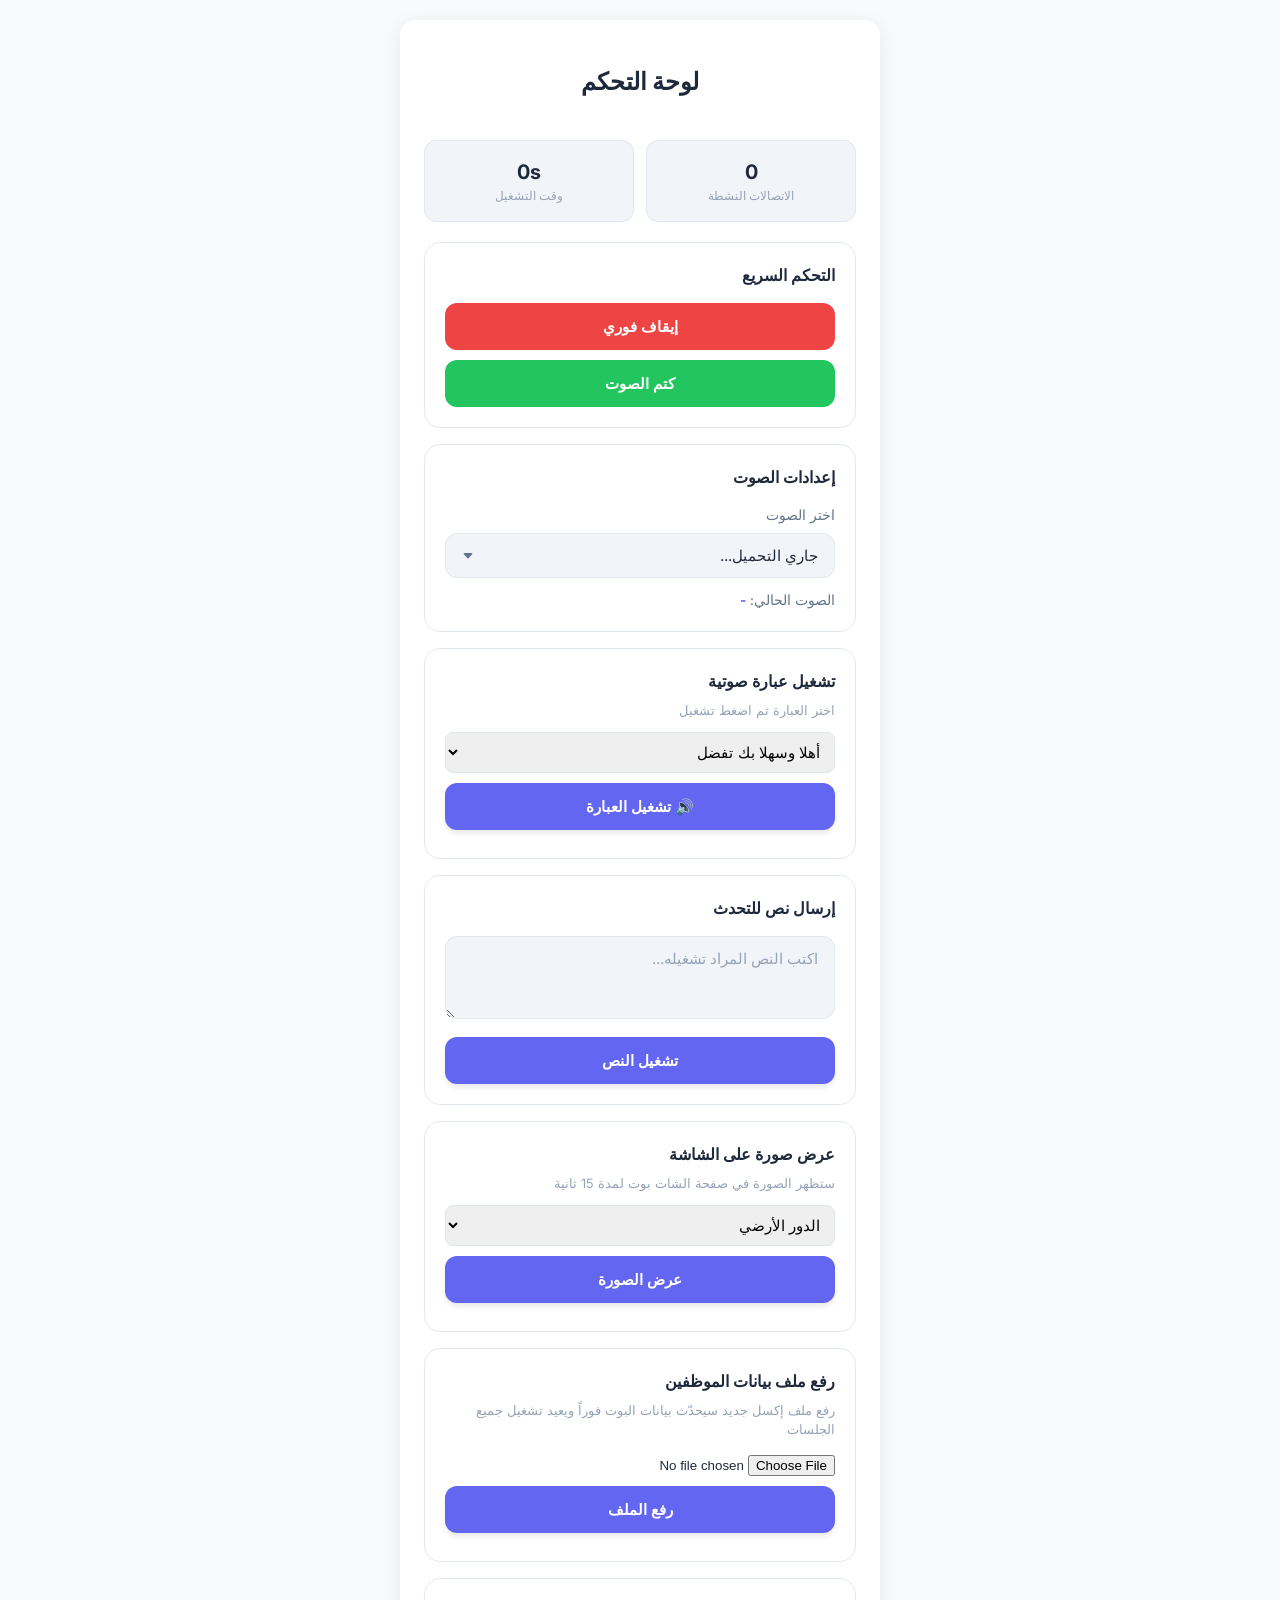
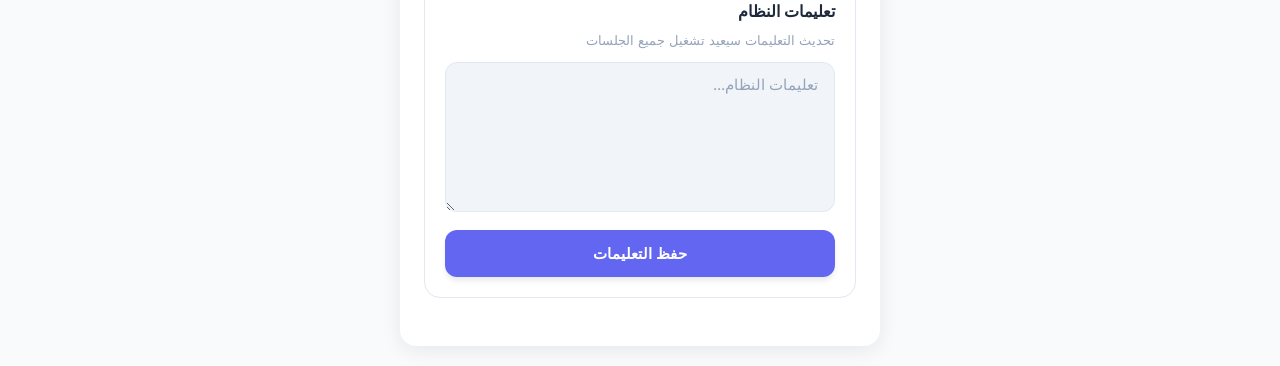
==== admin.html @ 39692d6d "frist tsts" ====
<!DOCTYPE html>
<html lang="ar" dir="rtl">
<head>
    <meta charset="UTF-8">
    <meta name="viewport" content="width=device-width, initial-scale=1.0">
    <meta name="description" content="لوحة تحكم الروبوت التفاعلي">
    <title>Robot Admin</title>
    <link rel="preconnect" href="https://fonts.googleapis.com">
    <link rel="preconnect" href="https://fonts.gstatic.com" crossorigin>
    <link rel="stylesheet" href="https://fonts.googleapis.com/css2?family=Inter:wght@400;500;600;700&display=swap">
    <link rel="stylesheet" href="/static/admin.css">
</head>
<body>
    <div class="app-container">
        <header class="header">
            <h1>لوحة التحكم</h1>
        </header>

        <!-- Live Stats -->
        <section class="stats-grid">
            <div class="stat-card">
                <div class="stat-content">
                    <span class="stat-value" id="connectionCount">0</span>
                    <span class="stat-label">الاتصالات النشطة</span>
                </div>
            </div>
            <div class="stat-card">
                <div class="stat-content">
                    <span class="stat-value" id="uptime">0s</span>
                    <span class="stat-label">وقت التشغيل</span>
                </div>
            </div>
        </section>

        <!-- Main Controls -->
        <section class="card">
            <h2 class="card-title">التحكم السريع</h2>
            <div class="control-buttons">
                <button class="btn btn-danger" id="killBtn">
                    إيقاف فوري
                </button>
                <button class="btn btn-toggle" id="muteBtn">
                    <span class="btn-text">كتم الصوت</span>
                </button>
            </div>
        </section>

        <!-- Voice Selection -->
        <section class="card">
            <h2 class="card-title">إعدادات الصوت</h2>
            <label class="form-label" for="voiceSelect">اختر الصوت</label>
            <select id="voiceSelect" class="form-select">
                <option value="">جاري التحميل...</option>
            </select>
            <p class="current-voice">الصوت الحالي: <strong id="currentVoice">-</strong></p>
        </section>

        <!-- Speak Phrases -->
        <section class="card">
            <h2 class="card-title">تشغيل عبارة صوتية</h2>
            <p class="card-description">اختر العبارة ثم اضغط تشغيل</p>
            <select 
                id="phraseSelect" 
                style="width:100%;padding:10px;margin-bottom:10px;border:1px solid #dfe6e9;border-radius:8px;font-size:0.95rem;box-sizing:border-box;">
                <option value="أهلا وسهلا بك تفضل">أهلا وسهلا بك تفضل</option>
                <option value="أنت غير مسجل لدينا، فضلاً اضغط على زر تسجيل زائر جديد ثم قم بتعبئة بياناتك">أنت غير مسجل لدينا</option>
                <option value="تم إرسال بياناتك إلى المسؤول">تم إرسال بياناتك إلى المسؤول</option>
            </select>
            <button class="btn btn-primary" id="speakPhraseBtn">
                🔊 تشغيل العبارة
            </button>
            <p id="phraseStatus" style="margin-top:8px;font-size:0.9rem;color:#636e72;"></p>
        </section>

        <!-- Speak Text -->
        <section class="card">
            <h2 class="card-title">إرسال نص للتحدث</h2>
            <textarea 
                id="speakText" 
                class="form-textarea"
                placeholder="اكتب النص المراد تشغيله..."
                rows="3"></textarea>
            <button class="btn btn-primary" id="speakBtn">
                تشغيل النص
            </button>
        </section>

        <!-- Image Display -->
        <section class="card">
            <h2 class="card-title">عرض صورة على الشاشة</h2>
            <p class="card-description">ستظهر الصورة في صفحة الشات بوت لمدة 15 ثانية</p>
            <select 
                id="imageUrl" 
                style="width:100%;padding:10px;margin-bottom:10px;border:1px solid #dfe6e9;border-radius:8px;font-size:0.95rem;box-sizing:border-box;">
                <option value="https://s-m.com.sa/mg/g1.jpg">الدور الأرضي</option>
                <option value="https://s-m.com.sa/mg/g2.jpg">الدور الأول</option>
                <option value="https://s-m.com.sa/mg/g3.jpg">الدور الثاني</option>
                <option value="https://s-m.com.sa/mg/g4.jpg">الدور الثالث</option>
                <option value="https://s-m.com.sa/mg/g5.jpg">الدور الرابع</option>
            </select>
            <button class="btn btn-primary" id="showImageBtn">
                عرض الصورة
            </button>
            <p id="imageStatus" style="margin-top:8px;font-size:0.9rem;color:#636e72;"></p>
        </section>

        <!-- Excel Upload -->
        <section class="card">
            <h2 class="card-title">رفع ملف بيانات الموظفين</h2>
            <p class="card-description">رفع ملف إكسل جديد سيحدّث بيانات البوت فوراً ويعيد تشغيل جميع الجلسات</p>
            <input type="file" id="excelFile" accept=".xlsx,.xls" class="form-input" style="margin-bottom:10px">
            <button class="btn btn-primary" id="uploadExcelBtn">
                رفع الملف
            </button>
            <p id="excelStatus" style="margin-top:8px;font-size:0.9rem;color:#636e72;"></p>
        </section>

        <!-- System Instructions -->
        <section class="card">
            <h2 class="card-title">تعليمات النظام</h2>
            <p class="card-description">تحديث التعليمات سيعيد تشغيل جميع الجلسات</p>
            <textarea 
                id="instructionsText" 
                class="form-textarea form-textarea-large"
                placeholder="تعليمات النظام..."
                rows="6"></textarea>
            <button class="btn btn-primary" id="instructionsBtn">
                حفظ التعليمات
            </button>
        </section>

        <!-- Toast Notification -->
        <div id="toast" class="toast" role="alert"></div>
    </div>

    <script src="/static/admin.js"></script>
    <script>
        // Speak Phrase
        document.getElementById('speakPhraseBtn').addEventListener('click', async () => {
            const text = document.getElementById('phraseSelect').value;
            const statusEl = document.getElementById('phraseStatus');
            statusEl.textContent = 'جاري التشغيل...';
            statusEl.style.color = '#636e72';
            try {
                const res = await fetch('/admin/speak', {
                    method: 'POST',
                    headers: { 'Content-Type': 'application/json' },
                    body: JSON.stringify({ text })
                });
                const data = await res.json();
                statusEl.textContent = 'تم تشغيل العبارة بنجاح ✓';
                statusEl.style.color = '#00b894';
            } catch (e) {
                statusEl.textContent = 'حدث خطأ أثناء التشغيل';
                statusEl.style.color = '#e17055';
            }
        });

        // Show Image
        document.getElementById('showImageBtn').addEventListener('click', async () => {
            const url = document.getElementById('imageUrl').value.trim();
            const statusEl = document.getElementById('imageStatus');
            if (!url) {
                statusEl.textContent = 'الرجاء إدخال رابط الصورة';
                statusEl.style.color = '#e17055';
                return;
            }
            statusEl.textContent = 'جاري الإرسال...';
            statusEl.style.color = '#636e72';
            try {
                const res = await fetch('/admin/show-image', {
                    method: 'POST',
                    headers: { 'Content-Type': 'application/json' },
                    body: JSON.stringify({ url })
                });
                const data = await res.json();
                statusEl.textContent = data.status === 'ok' ? 'تم عرض الصورة بنجاح ✓' : (data.message || 'حدث خطأ');
                statusEl.style.color = data.status === 'ok' ? '#00b894' : '#e17055';
            } catch (e) {
                statusEl.textContent = 'حدث خطأ أثناء الإرسال';
                statusEl.style.color = '#e17055';
            }
        });
        document.getElementById('uploadExcelBtn').addEventListener('click', async () => {
            const fileInput = document.getElementById('excelFile');
            const statusEl = document.getElementById('excelStatus');
            if (!fileInput.files.length) {
                statusEl.textContent = 'الرجاء اختيار ملف أولاً';
                statusEl.style.color = '#e17055';
                return;
            }
            const formData = new FormData();
            formData.append('file', fileInput.files[0]);
            statusEl.textContent = 'جاري الرفع...';
            statusEl.style.color = '#636e72';
            try {
                const res = await fetch('/admin/upload-excel', { method: 'POST', body: formData });
                const data = await res.json();
                statusEl.textContent = data.message || data.status;
                statusEl.style.color = data.status === 'error' ? '#e17055' : '#00b894';
            } catch (e) {
                statusEl.textContent = 'حدث خطأ أثناء الرفع';
                statusEl.style.color = '#e17055';
            }
        });
    </script>
</html>
---- static/admin.css ----
/* =============================================================================
 * Admin Panel - Clean Light Theme
 * Mobile-first responsive design
 * ============================================================================= */

:root {
    --bg-primary: #f8fafc;
    --bg-card: #ffffff;
    --bg-input: #f1f5f9;
    --accent-primary: #6366f1;
    --accent-primary-hover: #4f46e5;
    --accent-danger: #ef4444;
    --accent-danger-hover: #dc2626;
    --accent-success: #22c55e;
    --accent-success-hover: #16a34a;
    --text-primary: #1e293b;
    --text-secondary: #64748b;
    --text-muted: #94a3b8;
    --border-color: #e2e8f0;
    --shadow-sm: 0 1px 2px rgba(0, 0, 0, 0.05);
    --shadow-md: 0 4px 6px -1px rgba(0, 0, 0, 0.1);
    --radius-sm: 8px;
    --radius-md: 12px;
    --radius-lg: 16px;
}

* {
    box-sizing: border-box;
    margin: 0;
    padding: 0;
}

body {
    font-family: 'Inter', -apple-system, BlinkMacSystemFont, sans-serif;
    background: var(--bg-primary);
    min-height: 100vh;
    color: var(--text-primary);
    line-height: 1.5;
}

.app-container {
    max-width: 480px;
    margin: 20px auto;
    padding: 24px;
    padding-bottom: 32px;
    background: var(--bg-card);
    border-radius: var(--radius-lg);
    box-shadow: 0 4px 20px rgba(0, 0, 0, 0.08);
}

/* =============================================================================
 * Header
 * ============================================================================= */

.header {
    display: flex;
    justify-content: center;
    align-items: center;
    padding: 20px 0;
    margin-bottom: 20px;
}

.header h1 {
    font-size: 1.5rem;
    font-weight: 700;
    color: var(--text-primary);
}

/* =============================================================================
 * Stats Grid
 * ============================================================================= */

.stats-grid {
    display: grid;
    grid-template-columns: 1fr 1fr;
    gap: 12px;
    margin-bottom: 20px;
}

.stat-card {
    background: var(--bg-input);
    border: 1px solid var(--border-color);
    border-radius: var(--radius-md);
    padding: 16px;
    display: flex;
    align-items: center;
    justify-content: center;
}

.stat-content {
    display: flex;
    flex-direction: column;
    text-align: center;
}

.stat-value {
    font-size: 1.25rem;
    font-weight: 700;
    color: var(--text-primary);
}

.stat-label {
    font-size: 0.75rem;
    color: var(--text-muted);
}

/* =============================================================================
 * Cards
 * ============================================================================= */

.card {
    background: var(--bg-card);
    border: 1px solid var(--border-color);
    border-radius: var(--radius-lg);
    padding: 20px;
    margin-bottom: 16px;
}

.card-title {
    font-size: 1rem;
    font-weight: 600;
    margin-bottom: 16px;
    color: var(--text-primary);
}

.card-description {
    font-size: 0.8rem;
    color: var(--text-muted);
    margin-top: -8px;
    margin-bottom: 12px;
}

/* =============================================================================
 * Buttons
 * ============================================================================= */

.btn {
    display: inline-flex;
    align-items: center;
    justify-content: center;
    gap: 8px;
    width: 100%;
    padding: 14px 20px;
    border: none;
    border-radius: var(--radius-md);
    font-family: inherit;
    font-size: 0.95rem;
    font-weight: 600;
    cursor: pointer;
    transition: all 0.2s ease;
}

.btn:active {
    transform: scale(0.98);
}

.btn:disabled {
    opacity: 0.5;
    cursor: not-allowed;
}

.btn-primary {
    background: var(--accent-primary);
    color: white;
    box-shadow: var(--shadow-md);
}

.btn-primary:hover:not(:disabled) {
    background: var(--accent-primary-hover);
}

.btn-secondary {
    background: var(--bg-input);
    color: var(--text-primary);
    border: 1px solid var(--border-color);
}

.btn-secondary:hover:not(:disabled) {
    background: var(--border-color);
}

.btn-danger {
    background: var(--accent-danger);
    color: white;
}

.btn-danger:hover:not(:disabled) {
    background: var(--accent-danger-hover);
}

.btn-toggle {
    background: var(--accent-success);
    color: white;
}

.btn-toggle:hover:not(:disabled) {
    background: var(--accent-success-hover);
}

.btn-toggle.muted {
    background: var(--accent-danger);
}

.btn-toggle.muted:hover:not(:disabled) {
    background: var(--accent-danger-hover);
}

.control-buttons {
    display: flex;
    flex-direction: column;
    gap: 10px;
}

/* =============================================================================
 * Form Elements
 * ============================================================================= */

.form-label {
    display: block;
    font-size: 0.85rem;
    font-weight: 500;
    color: var(--text-secondary);
    margin-bottom: 8px;
}

.form-select {
    width: 100%;
    padding: 12px 16px;
    background: var(--bg-input);
    border: 1px solid var(--border-color);
    border-radius: var(--radius-md);
    color: var(--text-primary);
    font-family: inherit;
    font-size: 0.95rem;
    cursor: pointer;
    appearance: none;
    background-image: url("data:image/svg+xml,%3Csvg xmlns='http://www.w3.org/2000/svg' width='12' height='12' fill='%2364748b' viewBox='0 0 16 16'%3E%3Cpath d='M7.247 11.14L2.451 5.658C1.885 5.013 2.345 4 3.204 4h9.592a1 1 0 0 1 .753 1.659l-4.796 5.48a1 1 0 0 1-1.506 0z'/%3E%3C/svg%3E");
    background-repeat: no-repeat;
    background-position: left 16px center;
    padding-left: 40px;
}

.form-select:focus {
    outline: none;
    border-color: var(--accent-primary);
    box-shadow: 0 0 0 3px rgba(99, 102, 241, 0.1);
}

.form-textarea {
    width: 100%;
    padding: 12px 16px;
    background: var(--bg-input);
    border: 1px solid var(--border-color);
    border-radius: var(--radius-md);
    color: var(--text-primary);
    font-family: inherit;
    font-size: 0.95rem;
    resize: vertical;
    min-height: 80px;
    margin-bottom: 12px;
}

.form-textarea:focus {
    outline: none;
    border-color: var(--accent-primary);
    box-shadow: 0 0 0 3px rgba(99, 102, 241, 0.1);
}

.form-textarea::placeholder {
    color: var(--text-muted);
}

.form-textarea-large {
    min-height: 150px;
}

.current-voice {
    font-size: 0.85rem;
    color: var(--text-secondary);
    margin-top: 12px;
}

.current-voice strong {
    color: var(--accent-primary);
}

/* =============================================================================
 * Toast
 * ============================================================================= */

.toast {
    position: fixed;
    bottom: 24px;
    left: 50%;
    transform: translateX(-50%) translateY(100px);
    background: var(--bg-card);
    border: 1px solid var(--border-color);
    border-radius: var(--radius-md);
    padding: 12px 24px;
    font-size: 0.9rem;
    color: var(--text-primary);
    opacity: 0;
    transition: all 0.3s ease;
    z-index: 1000;
    box-shadow: var(--shadow-md);
}

.toast.show {
    transform: translateX(-50%) translateY(0);
    opacity: 1;
}

.toast.success {
    border-color: var(--accent-success);
    background: #f0fdf4;
    color: #166534;
}

.toast.error {
    border-color: var(--accent-danger);
    background: #fef2f2;
    color: #991b1b;
}

/* =============================================================================
 * Responsive
 * ============================================================================= */

@media (max-width: 480px) {
    .app-container {
        margin: 0;
        border-radius: 0;
        box-shadow: none;
        padding: 16px;
    }

    .header h1 {
        font-size: 1.25rem;
    }

    .stats-grid {
        gap: 8px;
    }

    .stat-card {
        padding: 12px;
    }

    .stat-value {
        font-size: 1.1rem;
    }

    .card {
        padding: 16px;
    }

    .btn {
        padding: 12px 16px;
    }
}
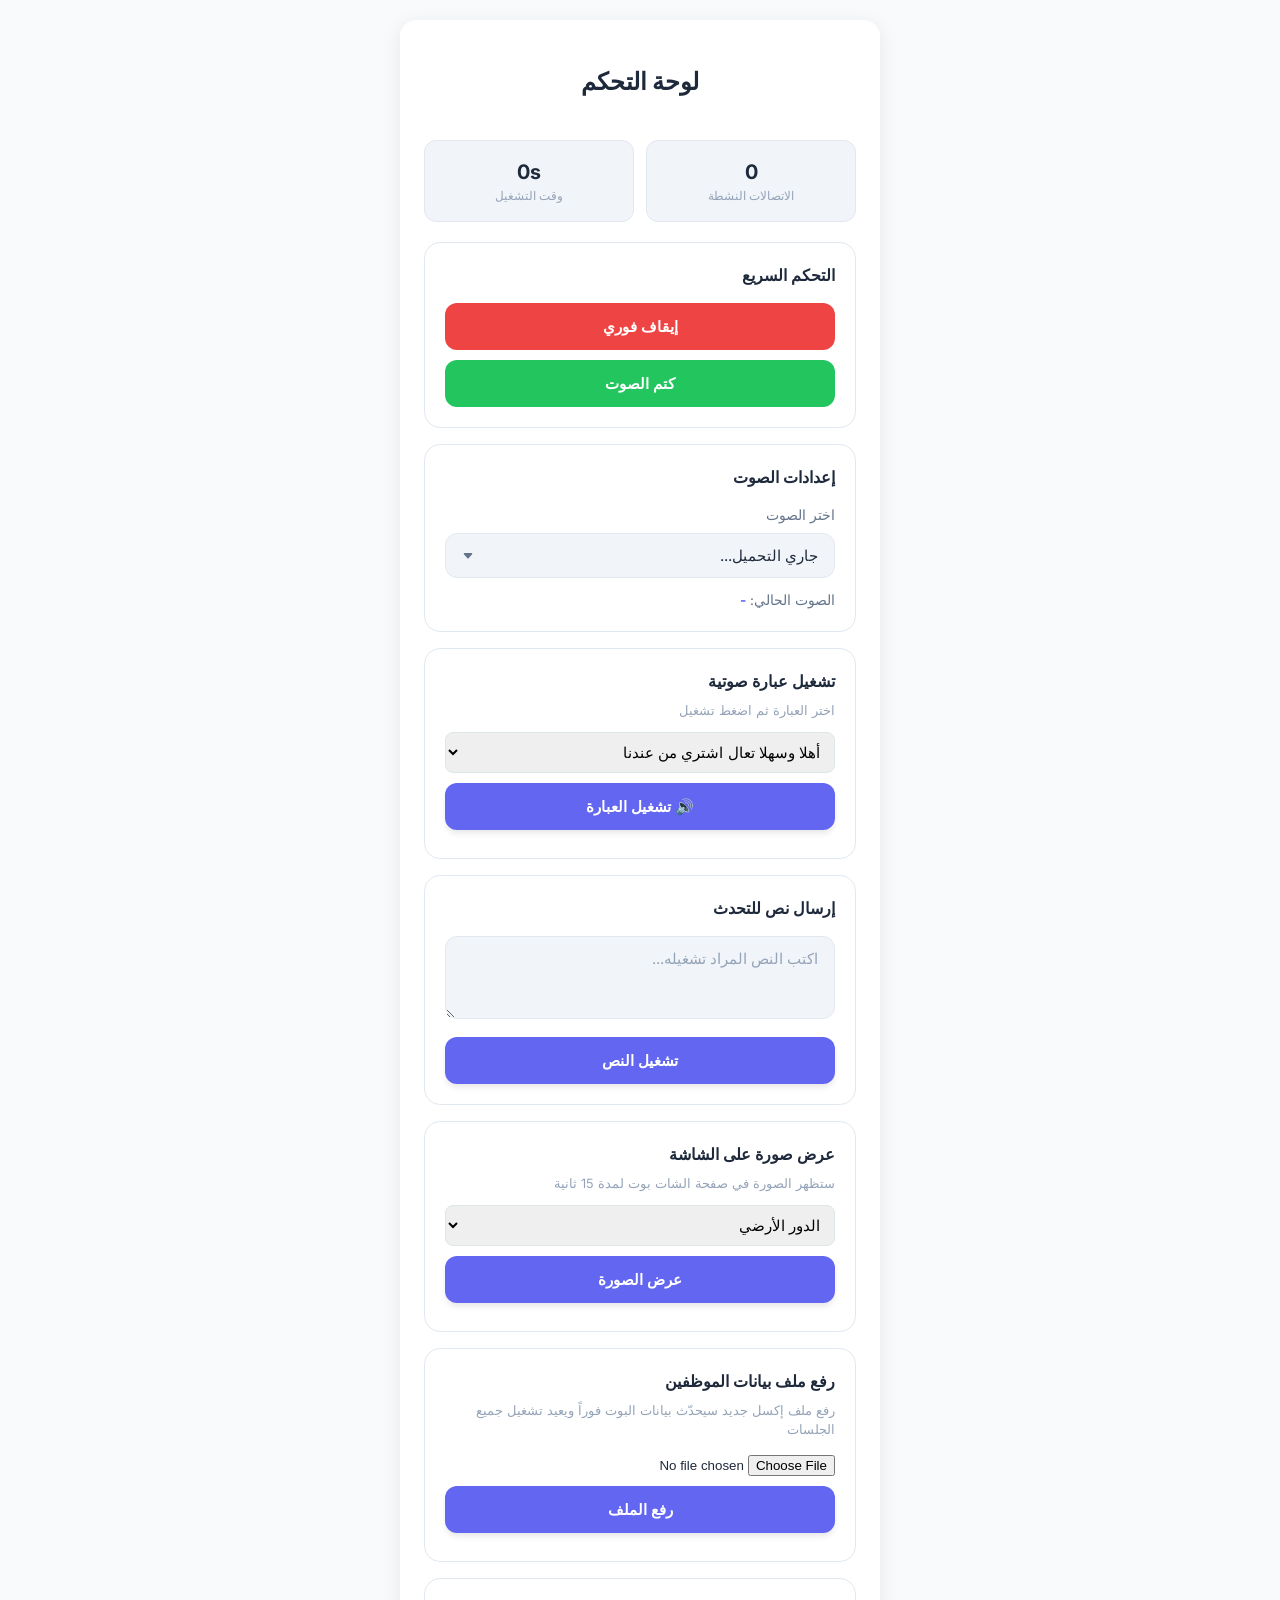
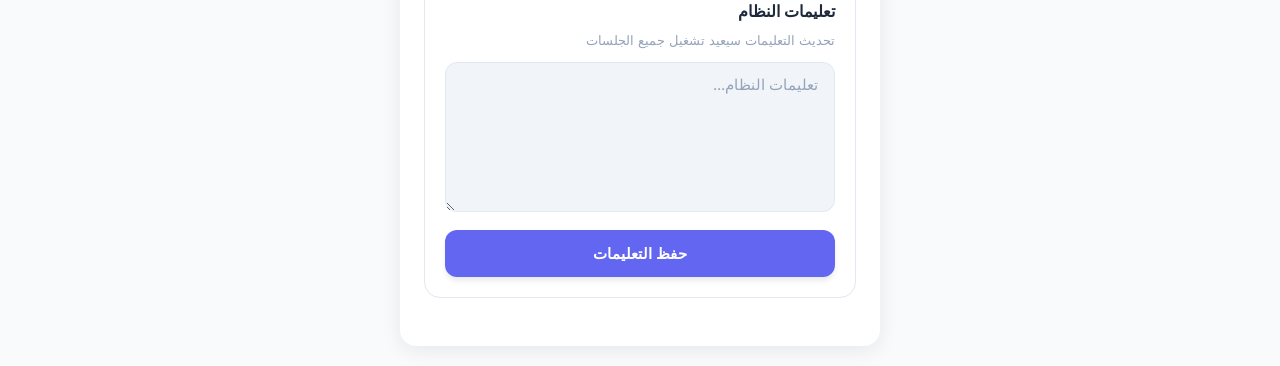
==== commit 31e0ce65: "Update admin.html" ====
--- a/admin.html
+++ b/admin.html
@@ -62,9 +62,14 @@
             <select 
                 id="phraseSelect" 
                 style="width:100%;padding:10px;margin-bottom:10px;border:1px solid #dfe6e9;border-radius:8px;font-size:0.95rem;box-sizing:border-box;">
-                <option value="أهلا وسهلا بك تفضل">أهلا وسهلا بك تفضل</option>
-                <option value="أنت غير مسجل لدينا، فضلاً اضغط على زر تسجيل زائر جديد ثم قم بتعبئة بياناتك">أنت غير مسجل لدينا</option>
-                <option value="تم إرسال بياناتك إلى المسؤول">تم إرسال بياناتك إلى المسؤول</option>
+              
+               <option value="أهلا وسهلا تعال اشتري من عندنا">أهلا وسهلا تعال اشتري من عندنا</option>
+<option value="عندنا مشروبات طاقة متنوعة تزبط مزاجك">عندنا مشروبات طاقة متنوعة تزبط مزاجك</option>
+
+<option value="أي مشروب بـ 18 ريال">أي مشروب بـ 18 ريال</option>
+<option value="ممكن تدفع من خلال جهاز الدفع الالكتروني">ممكن تدفع من خلال جهاز الدفع الالكتروني </option>
+<option value="اذا احتجت مساعدة ممكن تكلم حارس الامن بجانبي">اذا احتجت مساعدة ممكن تكلم حارس الامن بجانبي</option>
+              
             </select>
             <button class="btn btn-primary" id="speakPhraseBtn">
                 🔊 تشغيل العبارة
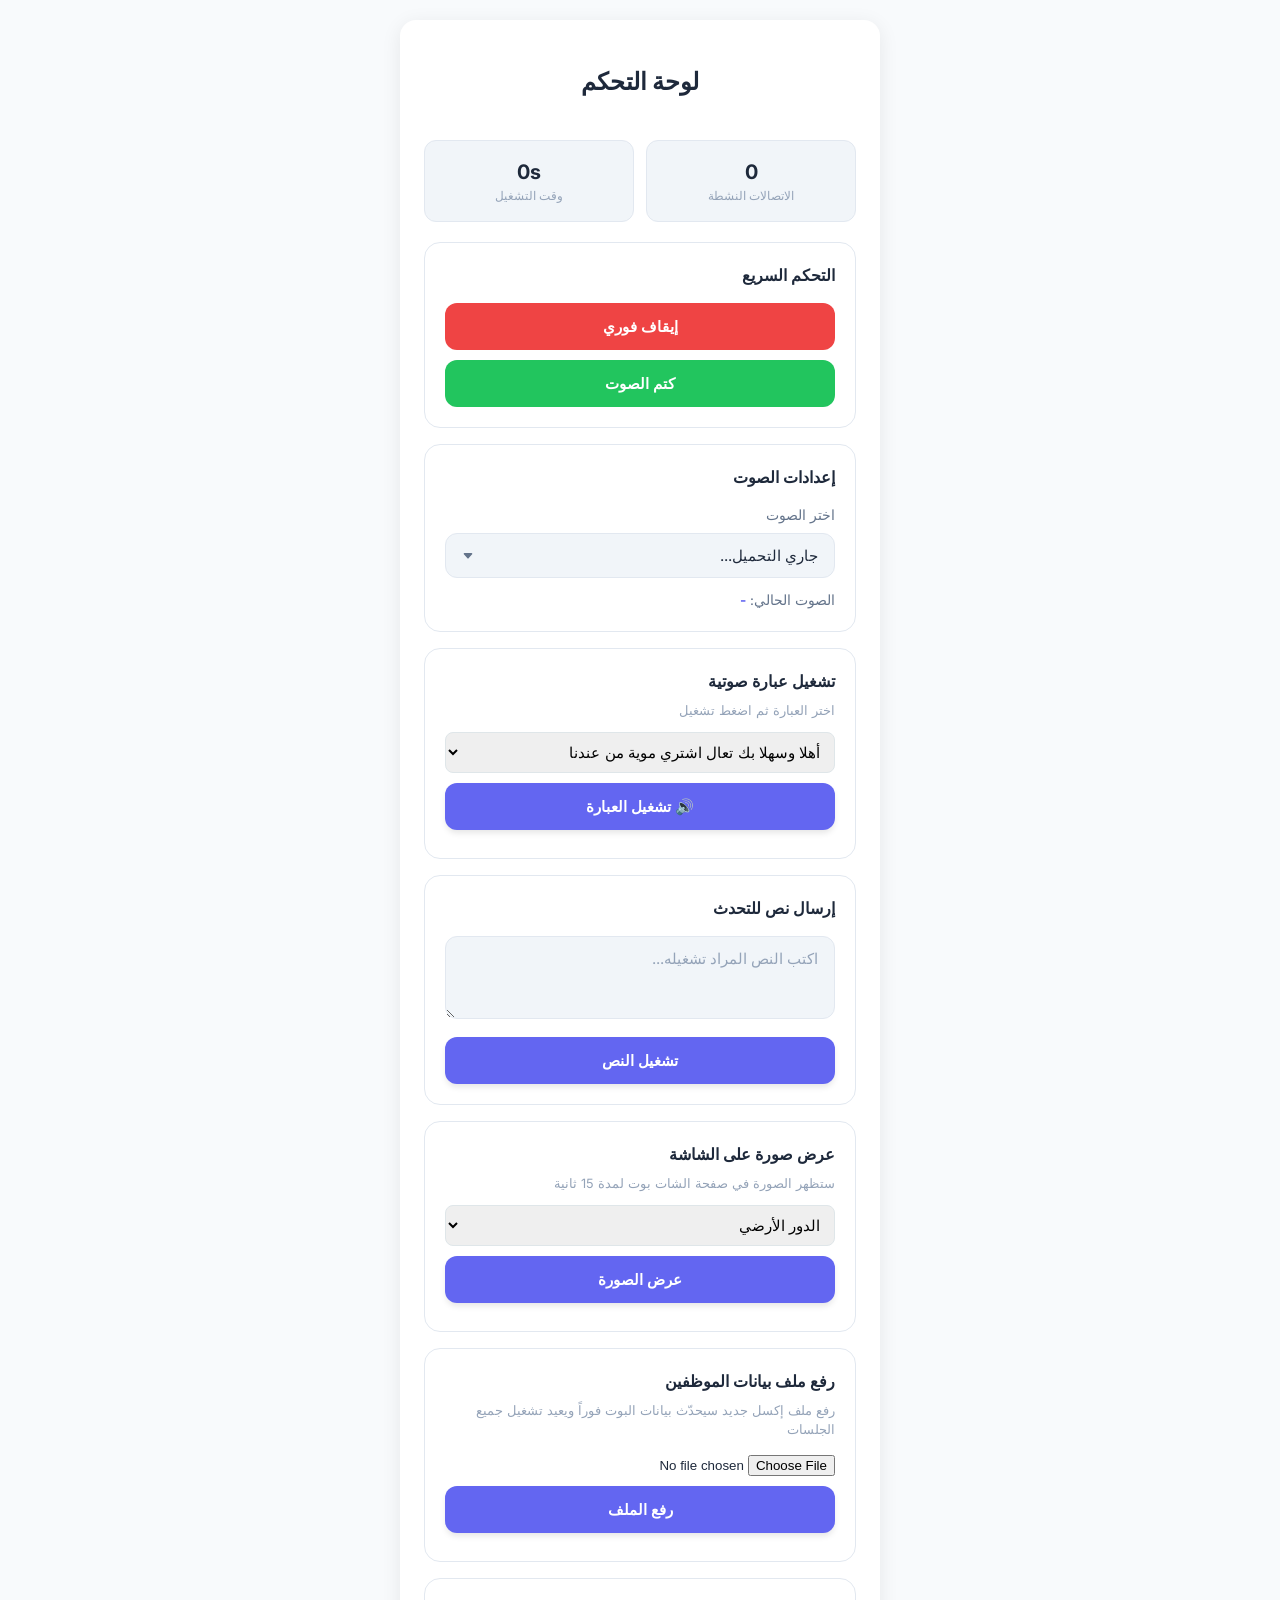
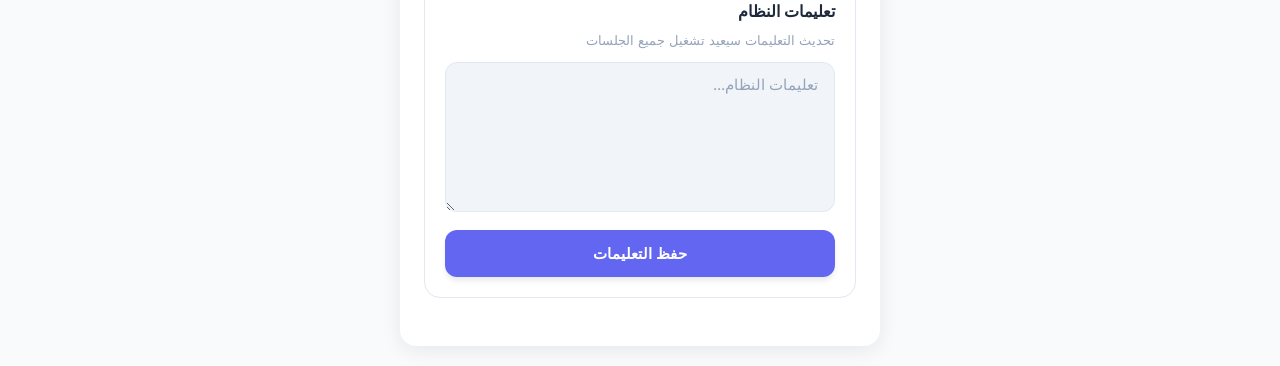
==== commit 9d69eef7: "Update admin.html" ====
--- a/admin.html
+++ b/admin.html
@@ -63,11 +63,10 @@
                 id="phraseSelect" 
                 style="width:100%;padding:10px;margin-bottom:10px;border:1px solid #dfe6e9;border-radius:8px;font-size:0.95rem;box-sizing:border-box;">
               
-               <option value="أهلا وسهلا تعال اشتري من عندنا">أهلا وسهلا تعال اشتري من عندنا</option>
-<option value="عندنا مشروبات طاقة متنوعة تزبط مزاجك">عندنا مشروبات طاقة متنوعة تزبط مزاجك</option>
-
-<option value="أي مشروب بـ 18 ريال">أي مشروب بـ 18 ريال</option>
-<option value="ممكن تدفع من خلال جهاز الدفع الالكتروني">ممكن تدفع من خلال جهاز الدفع الالكتروني </option>
+               <option value="أهلا وسهلا بك تعال اشتري موية من عندنا">أهلا وسهلا بك تعال اشتري موية من عندنا</option>
+<option value="بما أنك فتحت باب الثلاجة لازم تاخذ موية بلاش">بما أنك فتحت باب الثلاجة لازم تاخذ موية بلاش</option>
+<option value="أنا حاليا قيد البرمجة وا لتدريب على الذكاء الاصطناعي لعملية البيع">أنا حاليا قيد البرمجة وا لتدريب على الذكاء الاصطناعي لعملية البيع</option>
+
 <option value="اذا احتجت مساعدة ممكن تكلم حارس الامن بجانبي">اذا احتجت مساعدة ممكن تكلم حارس الامن بجانبي</option>
               
             </select>
